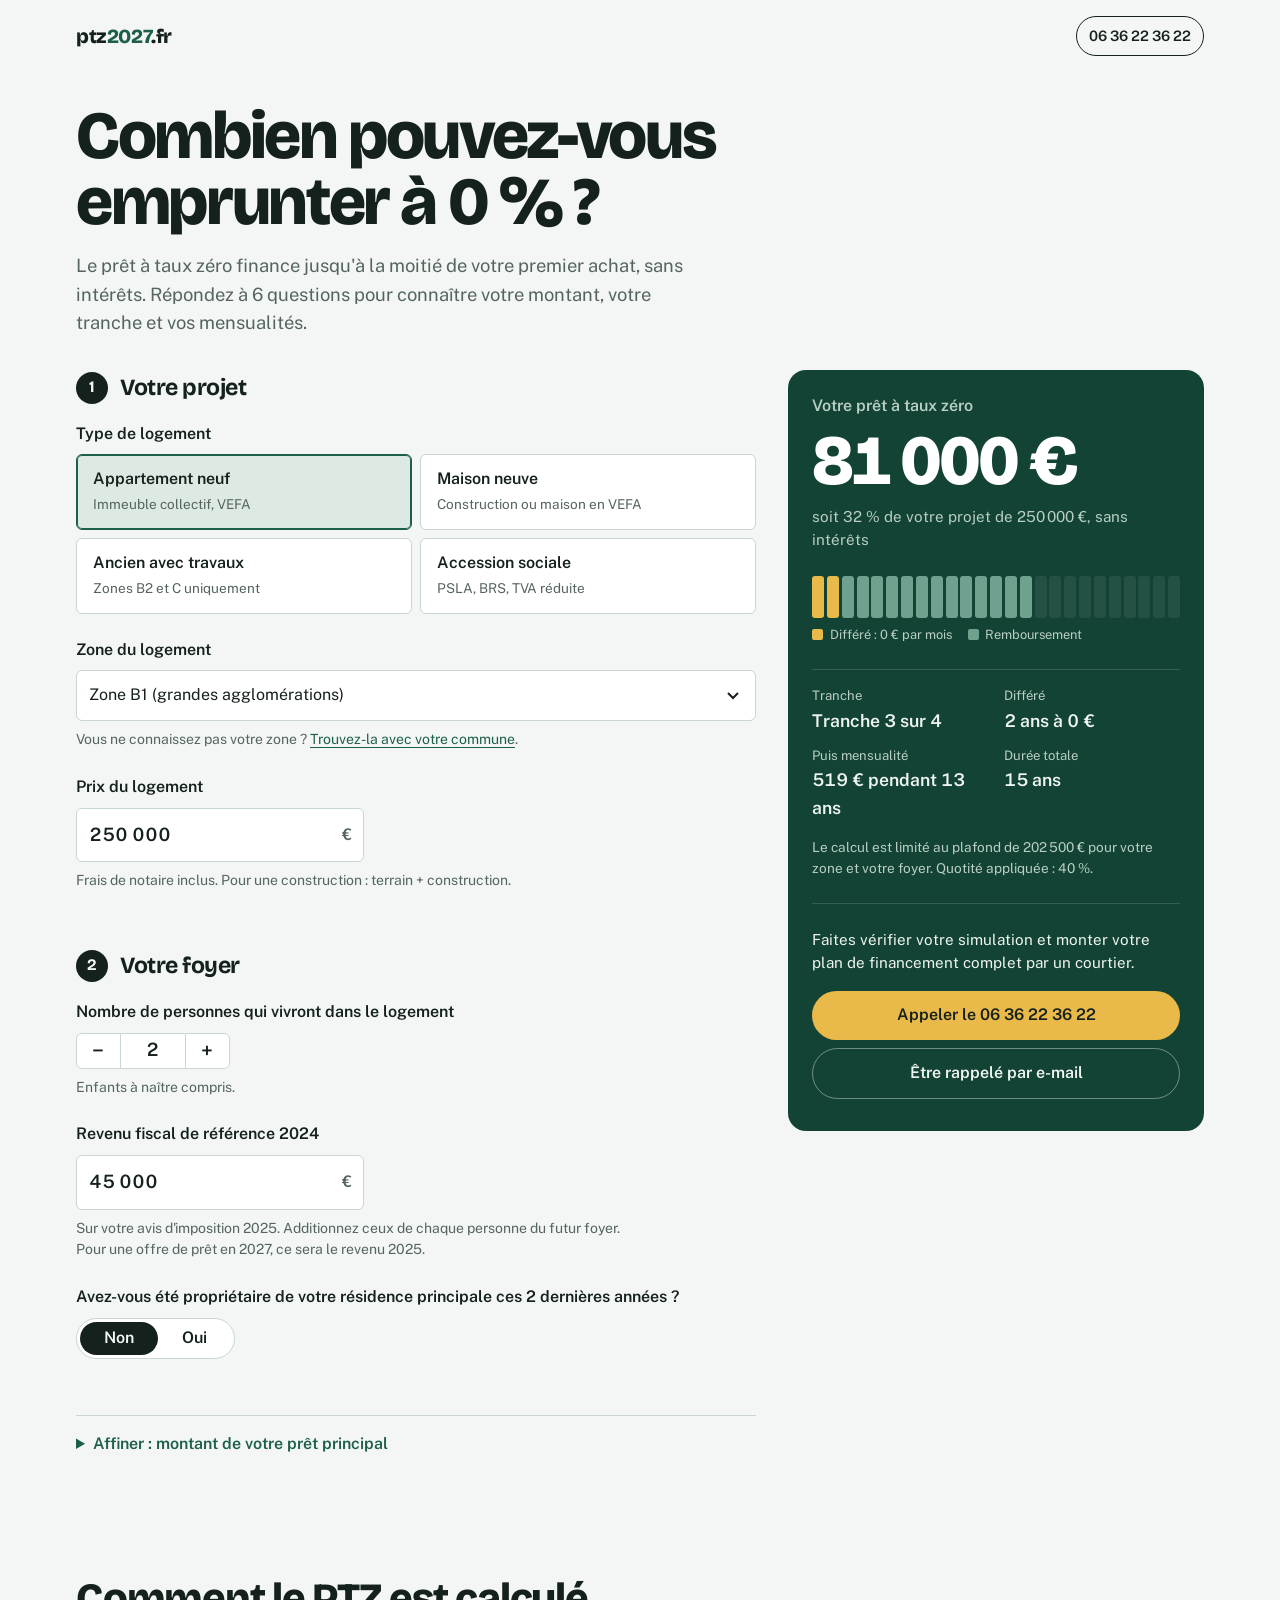
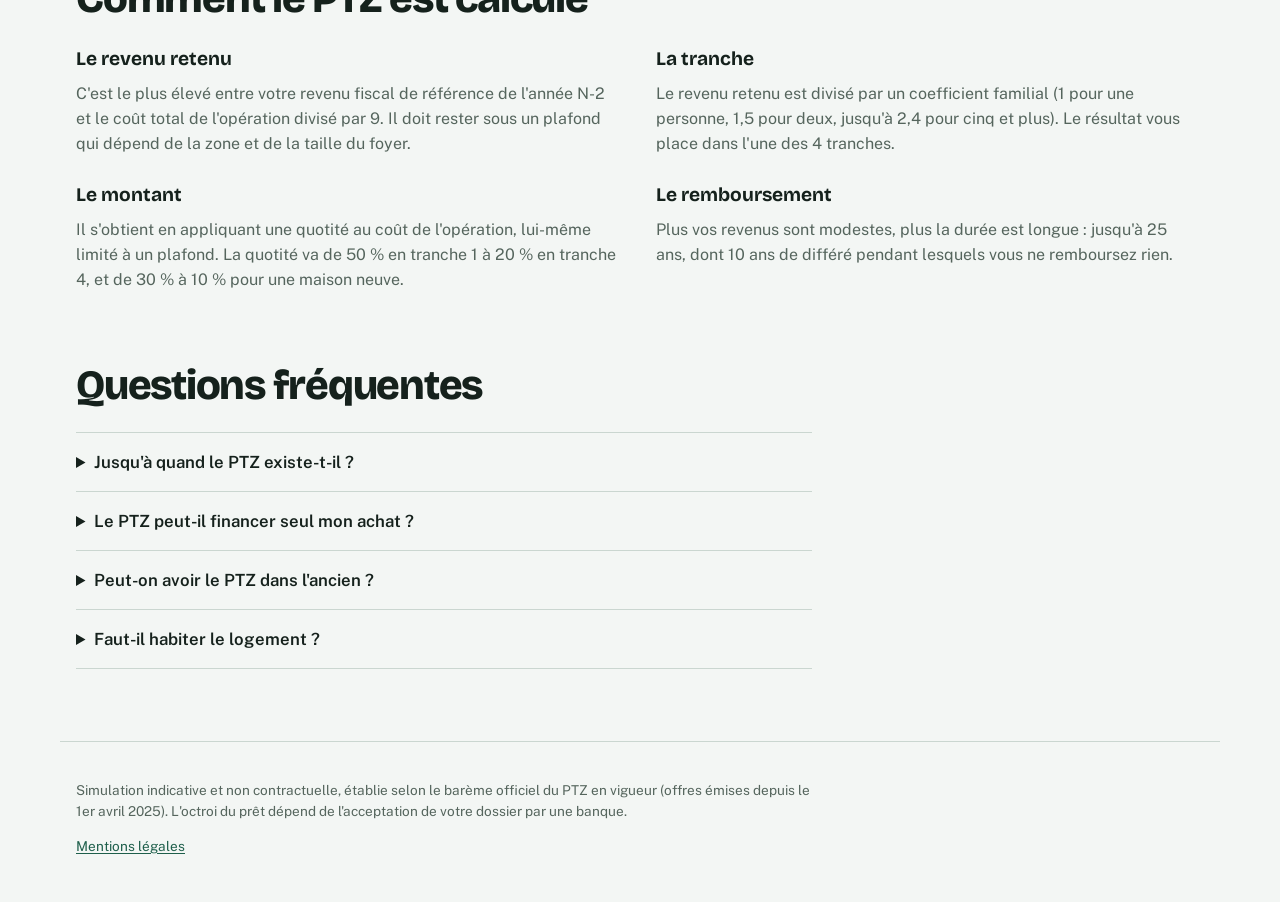
==== index.html @ 35738013 "Simulateur PTZ : première version Barème officiel 2026 (offres depuis avril 2025, dispositif jusqu'a" ====
<!doctype html>
<html lang="fr">
<head>
  <meta charset="utf-8">
  <meta name="viewport" content="width=device-width, initial-scale=1">
  <title>Simulateur PTZ 2027 : calculez votre prêt à taux zéro</title>
  <meta name="description" content="Calculez en 1 minute le montant de votre prêt à taux zéro (PTZ), votre tranche, votre différé et vos mensualités. Barème officiel en vigueur jusqu'au 31 décembre 2027.">
  <link rel="canonical" href="https://ptz2027.fr/">
  <meta property="og:title" content="Simulateur PTZ 2027">
  <meta property="og:description" content="Combien pouvez-vous emprunter à 0 % ? Montant, tranche, différé et mensualités du PTZ.">
  <meta property="og:url" content="https://ptz2027.fr/">
  <meta property="og:type" content="website">
  <link rel="icon" href="data:image/svg+xml,%3Csvg xmlns='http://www.w3.org/2000/svg' viewBox='0 0 32 32'%3E%3Crect width='32' height='32' rx='7' fill='%231E5F4B'/%3E%3Ctext x='16' y='22' font-family='Arial' font-weight='700' font-size='15' text-anchor='middle' fill='%23F3F6F4'%3E0%25%3C/text%3E%3C/svg%3E">
  <link rel="preconnect" href="https://fonts.googleapis.com">
  <link rel="preconnect" href="https://fonts.gstatic.com" crossorigin>
  <link href="https://fonts.googleapis.com/css2?family=Bricolage+Grotesque:opsz,wght@12..96,500;12..96,700;12..96,800&family=Public+Sans:wght@400;500;600&display=swap" rel="stylesheet">
  <link rel="stylesheet" href="styles.css">
  <script type="application/ld+json">
  {
    "@context": "https://schema.org",
    "@type": "FAQPage",
    "mainEntity": [
      {"@type": "Question", "name": "Qui peut bénéficier du PTZ ?", "acceptedAnswer": {"@type": "Answer", "text": "Les personnes qui n'ont pas été propriétaires de leur résidence principale au cours des 2 dernières années, dont les revenus respectent un plafond qui dépend de la zone et de la taille du foyer, et qui achètent leur future résidence principale."}},
      {"@type": "Question", "name": "Jusqu'à quand le PTZ existe-t-il ?", "acceptedAnswer": {"@type": "Answer", "text": "Le PTZ est prorogé jusqu'au 31 décembre 2027 par la loi de finances 2025."}},
      {"@type": "Question", "name": "Quels revenus sont pris en compte ?", "acceptedAnswer": {"@type": "Answer", "text": "Le revenu fiscal de référence de l'année N-2 de toutes les personnes qui vivront dans le logement, ou le coût total de l'opération divisé par 9 si ce montant est plus élevé."}}
    ]
  }
  </script>
</head>
<body>
  <header class="site-header">
    <a class="brand" href="/">ptz<span>2027</span>.fr</a>
    <a class="header-call" href="tel:+33636223622">06 36 22 36 22</a>
  </header>

  <main>
    <section class="intro">
      <h1>Combien pouvez-vous emprunter à 0&nbsp;% ?</h1>
      <p class="lede">Le prêt à taux zéro finance jusqu'à la moitié de votre premier achat, sans intérêts. Répondez à 6 questions pour connaître votre montant, votre tranche et vos mensualités.</p>
    </section>

    <div class="sim">
      <form id="ptz-form" class="sim-form" novalidate>
        <fieldset>
          <legend><span class="step">1</span>Votre projet</legend>

          <div class="field">
            <span class="label" id="op-label">Type de logement</span>
            <div class="choices" role="radiogroup" aria-labelledby="op-label">
              <label class="choice"><input type="radio" name="operation" value="neuf_collectif" checked><span><strong>Appartement neuf</strong><small>Immeuble collectif, VEFA</small></span></label>
              <label class="choice"><input type="radio" name="operation" value="neuf_individuel"><span><strong>Maison neuve</strong><small>Construction ou maison en VEFA</small></span></label>
              <label class="choice"><input type="radio" name="operation" value="ancien_travaux"><span><strong>Ancien avec travaux</strong><small>Zones B2 et C uniquement</small></span></label>
              <label class="choice"><input type="radio" name="operation" value="social"><span><strong>Accession sociale</strong><small>PSLA, BRS, TVA réduite</small></span></label>
            </div>
          </div>

          <div class="field">
            <label for="zone">Zone du logement</label>
            <select id="zone" name="zone">
              <option value="A">Zone A ou A bis (Paris, grandes métropoles)</option>
              <option value="B1" selected>Zone B1 (grandes agglomérations)</option>
              <option value="B2">Zone B2 (villes moyennes)</option>
              <option value="C">Zone C (reste du territoire)</option>
            </select>
            <p class="hint">Vous ne connaissez pas votre zone ? <a href="https://www.service-public.gouv.fr/particuliers/vosdroits/R46110" target="_blank" rel="noopener">Trouvez-la avec votre commune</a>.</p>
          </div>

          <div class="field">
            <label for="prix">Prix du logement</label>
            <div class="money"><input id="prix" name="prix" type="text" inputmode="numeric" autocomplete="off" value="250 000"><span>€</span></div>
            <p class="hint">Frais de notaire inclus. Pour une construction : terrain + construction.</p>
          </div>

          <div class="field" id="field-travaux" hidden>
            <label for="travaux">Montant des travaux</label>
            <div class="money"><input id="travaux" name="travaux" type="text" inputmode="numeric" autocomplete="off" value="60 000"><span>€</span></div>
            <p class="hint">Au moins 25 % du coût total (prix + travaux).</p>
          </div>
        </fieldset>

        <fieldset>
          <legend><span class="step">2</span>Votre foyer</legend>

          <div class="field">
            <label for="personnes">Nombre de personnes qui vivront dans le logement</label>
            <div class="stepper">
              <button type="button" data-step="-1" aria-label="Une personne de moins">−</button>
              <input id="personnes" name="personnes" type="number" min="1" max="12" value="2" inputmode="numeric">
              <button type="button" data-step="1" aria-label="Une personne de plus">+</button>
            </div>
            <p class="hint">Enfants à naître compris.</p>
          </div>

          <div class="field">
            <label for="rfr">Revenu fiscal de référence 2024</label>
            <div class="money"><input id="rfr" name="rfr" type="text" inputmode="numeric" autocomplete="off" value="45 000"><span>€</span></div>
            <p class="hint">Sur votre avis d'imposition 2025. Additionnez ceux de chaque personne du futur foyer. Pour une offre de prêt en 2027, ce sera le revenu 2025.</p>
          </div>

          <div class="field">
            <span class="label" id="prop-label">Avez-vous été propriétaire de votre résidence principale ces 2 dernières années ?</span>
            <div class="toggle" role="radiogroup" aria-labelledby="prop-label">
              <label><input type="radio" name="proprietaire" value="non" checked><span>Non</span></label>
              <label><input type="radio" name="proprietaire" value="oui"><span>Oui</span></label>
            </div>
          </div>
        </fieldset>

        <details class="advanced">
          <summary>Affiner : montant de votre prêt principal</summary>
          <div class="field">
            <label for="autres">Montant des autres prêts immobiliers (plus de 2 ans)</label>
            <div class="money"><input id="autres" name="autres" type="text" inputmode="numeric" autocomplete="off" placeholder="Facultatif"><span>€</span></div>
            <p class="hint">Le PTZ ne peut pas dépasser ce montant (+25 % en tranche 1).</p>
          </div>
        </details>
      </form>

      <aside class="result" aria-live="polite">
        <div id="result-ok">
          <p class="result-label">Votre prêt à taux zéro</p>
          <p class="amount"><span id="r-montant">0</span>&nbsp;€</p>
          <p class="result-sub" id="r-sub"></p>

          <div class="timeline" aria-hidden="true">
            <div class="timeline-bar" id="r-bar"></div>
            <div class="timeline-legend">
              <span class="lg lg-differe">Différé : 0 € par mois</span>
              <span class="lg lg-remb">Remboursement</span>
            </div>
          </div>

          <dl class="facts">
            <div><dt>Tranche</dt><dd id="r-tranche"></dd></div>
            <div><dt>Différé</dt><dd id="r-differe"></dd></div>
            <div><dt>Puis mensualité</dt><dd id="r-mensualite"></dd></div>
            <div><dt>Durée totale</dt><dd id="r-duree"></dd></div>
          </dl>
          <p class="note" id="r-note"></p>
        </div>

        <div id="result-ko" hidden>
          <p class="result-label">Pas de PTZ pour ce projet</p>
          <ul id="r-raisons" class="reasons"></ul>
          <p class="note">Un projet hors PTZ peut rester très finançable. Un courtier peut vous aider à trouver d'autres solutions.</p>
        </div>

        <div class="cta">
          <p>Faites vérifier votre simulation et monter votre plan de financement complet par un courtier.</p>
          <a class="btn" href="tel:+33636223622">Appeler le 06 36 22 36 22</a>
          <a class="btn btn-ghost" id="cta-mail" href="mailto:contact@ptz2027.fr">Être rappelé par e-mail</a>
        </div>
      </aside>
    </div>

    <section class="explain">
      <h2>Comment le PTZ est calculé</h2>
      <div class="explain-grid">
        <div>
          <h3>Le revenu retenu</h3>
          <p>C'est le plus élevé entre votre revenu fiscal de référence de l'année N-2 et le coût total de l'opération divisé par 9. Il doit rester sous un plafond qui dépend de la zone et de la taille du foyer.</p>
        </div>
        <div>
          <h3>La tranche</h3>
          <p>Le revenu retenu est divisé par un coefficient familial (1 pour une personne, 1,5 pour deux, jusqu'à 2,4 pour cinq et plus). Le résultat vous place dans l'une des 4 tranches.</p>
        </div>
        <div>
          <h3>Le montant</h3>
          <p>Il s'obtient en appliquant une quotité au coût de l'opération, lui-même limité à un plafond. La quotité va de 50 % en tranche 1 à 20 % en tranche 4, et de 30 % à 10 % pour une maison neuve.</p>
        </div>
        <div>
          <h3>Le remboursement</h3>
          <p>Plus vos revenus sont modestes, plus la durée est longue : jusqu'à 25 ans, dont 10 ans de différé pendant lesquels vous ne remboursez rien.</p>
        </div>
      </div>
    </section>

    <section class="faq">
      <h2>Questions fréquentes</h2>
      <details>
        <summary>Jusqu'à quand le PTZ existe-t-il ?</summary>
        <p>Le PTZ est prorogé jusqu'au 31 décembre 2027. Un « PTZ parentalité » supplémentaire est en discussion dans le projet de loi de finances 2027 ; il n'est pas voté à ce jour et n'est pas inclus dans ce simulateur.</p>
      </details>
      <details>
        <summary>Le PTZ peut-il financer seul mon achat ?</summary>
        <p>Non. Le PTZ complète obligatoirement un autre prêt immobilier, accordé par une banque qui a signé une convention avec l'État.</p>
      </details>
      <details>
        <summary>Peut-on avoir le PTZ dans l'ancien ?</summary>
        <p>Oui, en zone B2 ou C, si les travaux représentent au moins 25 % du coût total de l'opération.</p>
      </details>
      <details>
        <summary>Faut-il habiter le logement ?</summary>
        <p>Oui. Il doit devenir votre résidence principale, occupée au moins 8 mois par an, dans l'année qui suit l'achat ou la fin des travaux.</p>
      </details>
    </section>
  </main>

  <footer class="site-footer">
    <p>Simulation indicative et non contractuelle, établie selon le barème officiel du PTZ en vigueur (offres émises depuis le 1er avril 2025). L'octroi du prêt dépend de l'acceptation de votre dossier par une banque.</p>
    <p><a href="mentions-legales.html">Mentions légales</a></p>
  </footer>

  <script src="rules.js"></script>
  <script src="calcul.js"></script>
  <script src="app.js"></script>
</body>
</html>
---- styles.css ----
:root {
  --paper: #F3F6F4;
  --surface: #FFFFFF;
  --ink: #15211C;
  --muted: #55655D;
  --line: #CAD6D0;
  --green: #1E5F4B;
  --green-deep: #134335;
  --green-soft: #DDE9E3;
  --amber: #E9B949;
  --amber-soft: #F7E7B8;
  --danger: #A33A2A;

  --display: "Bricolage Grotesque", "Arial Narrow", sans-serif;
  --text: "Public Sans", system-ui, sans-serif;

  --s1: 0.25rem; --s2: 0.5rem; --s3: 0.75rem; --s4: 1rem;
  --s5: 1.5rem; --s6: 2rem; --s7: 3rem; --s8: 4.5rem;
  --radius-s: 6px;
  --radius-l: 18px;
}

* { box-sizing: border-box; }

html { -webkit-text-size-adjust: 100%; }

body {
  margin: 0;
  background: var(--paper);
  color: var(--ink);
  font-family: var(--text);
  font-size: 1rem;
  line-height: 1.55;
}

a { color: var(--green); text-underline-offset: 0.18em; }
a:hover { color: var(--green-deep); }

:focus-visible { outline: 3px solid var(--amber); outline-offset: 2px; }

/* En-tête */
.site-header {
  display: flex;
  justify-content: space-between;
  align-items: center;
  max-width: 1160px;
  margin: 0 auto;
  padding: var(--s4) var(--s4);
}
.brand {
  font-family: var(--display);
  font-weight: 800;
  font-size: 1.25rem;
  letter-spacing: -0.02em;
  color: var(--ink);
  text-decoration: none;
}
.brand span { color: var(--green); }
.header-call {
  font-weight: 600;
  text-decoration: none;
  color: var(--ink);
  padding: var(--s2) var(--s3);
  border: 1.5px solid var(--ink);
  border-radius: 999px;
  font-size: 0.9rem;
}
.header-call:hover { background: var(--ink); color: var(--paper); }

main { max-width: 1160px; margin: 0 auto; padding: 0 var(--s4); }

/* Intro */
.intro { padding: var(--s6) 0 var(--s6); max-width: 46rem; }
.intro h1 {
  font-family: var(--display);
  font-weight: 800;
  font-size: clamp(2.3rem, 6vw, 4.2rem);
  line-height: 0.98;
  letter-spacing: -0.035em;
  margin: 0 0 var(--s4);
}
.lede { font-size: 1.15rem; color: var(--muted); margin: 0; max-width: 38rem; }

/* Simulateur */
.sim {
  display: grid;
  grid-template-columns: minmax(0, 1fr) minmax(0, 26rem);
  gap: var(--s6);
  align-items: start;
}

.sim-form fieldset {
  border: 0;
  margin: 0 0 var(--s6);
  padding: 0;
}
.sim-form legend {
  font-family: var(--display);
  font-weight: 700;
  font-size: 1.45rem;
  letter-spacing: -0.02em;
  display: flex;
  align-items: center;
  gap: var(--s3);
  margin-bottom: var(--s4);
  padding: 0;
}
.step {
  display: inline-grid;
  place-items: center;
  width: 2rem; height: 2rem;
  border-radius: 50%;
  background: var(--ink);
  color: var(--paper);
  font-size: 1rem;
}

.field { margin-bottom: var(--s5); }
.field > label, .field > .label {
  display: block;
  font-weight: 600;
  margin-bottom: var(--s2);
}
.hint { margin: var(--s2) 0 0; font-size: 0.875rem; color: var(--muted); max-width: 36rem; }

select, .money input, .stepper input {
  font: inherit;
  color: var(--ink);
  background: var(--surface);
  border: 1.5px solid var(--line);
  border-radius: var(--radius-s);
}
select {
  width: 100%;
  padding: var(--s3) 2.5rem var(--s3) var(--s3);
  appearance: none;
  background-image: url("data:image/svg+xml,%3Csvg xmlns='http://www.w3.org/2000/svg' width='12' height='8' viewBox='0 0 12 8'%3E%3Cpath d='M1 1l5 5 5-5' fill='none' stroke='%2315211C' stroke-width='2'/%3E%3C/svg%3E");
  background-repeat: no-repeat;
  background-position: right 1rem center;
}
select:hover, .money input:hover, .stepper input:hover { border-color: var(--muted); }

.money { position: relative; max-width: 18rem; }
.money input {
  width: 100%;
  padding: var(--s3) 2.4rem var(--s3) var(--s3);
  font-size: 1.15rem;
  font-weight: 600;
  font-variant-numeric: tabular-nums;
}
.money span {
  position: absolute; right: var(--s3); top: 50%;
  transform: translateY(-50%);
  color: var(--muted); font-weight: 600;
}

/* Choix du type de logement */
.choices {
  display: grid;
  grid-template-columns: repeat(2, minmax(0, 1fr));
  gap: var(--s2);
}
.choice { cursor: pointer; }
.choice input, .toggle input { position: absolute; opacity: 0; pointer-events: none; }
.choice span {
  display: block;
  height: 100%;
  padding: var(--s3) var(--s4);
  background: var(--surface);
  border: 1.5px solid var(--line);
  border-radius: var(--radius-s);
}
.choice strong { display: block; font-weight: 600; }
.choice small { color: var(--muted); font-size: 0.85rem; }
.choice:hover span { border-color: var(--muted); }
.choice input:checked + span {
  border-color: var(--green);
  background: var(--green-soft);
  box-shadow: inset 0 0 0 1px var(--green);
}
.choice input:focus-visible + span, .toggle input:focus-visible + span {
  outline: 3px solid var(--amber); outline-offset: 2px;
}

.toggle { display: inline-flex; border: 1.5px solid var(--line); border-radius: 999px; padding: 3px; background: var(--surface); }
.toggle label { cursor: pointer; }
.toggle span { display: block; padding: var(--s1) var(--s5); border-radius: 999px; font-weight: 600; }
.toggle input:checked + span { background: var(--ink); color: var(--paper); }

.stepper { display: inline-flex; align-items: stretch; }
.stepper button {
  font: inherit; font-size: 1.3rem; font-weight: 600;
  width: 2.8rem;
  background: var(--surface);
  border: 1.5px solid var(--line);
  color: var(--ink);
  cursor: pointer;
}
.stepper button:first-child { border-radius: var(--radius-s) 0 0 var(--radius-s); }
.stepper button:last-child { border-radius: 0 var(--radius-s) var(--radius-s) 0; }
.stepper button:hover { background: var(--green-soft); }
.stepper input {
  width: 4rem; text-align: center;
  border-radius: 0; border-left: 0; border-right: 0;
  font-size: 1.15rem; font-weight: 600;
  -moz-appearance: textfield;
}
.stepper input::-webkit-outer-spin-button,
.stepper input::-webkit-inner-spin-button { -webkit-appearance: none; margin: 0; }

.advanced { border-top: 1.5px solid var(--line); padding-top: var(--s4); margin-bottom: var(--s6); }
.advanced summary { cursor: pointer; font-weight: 600; color: var(--green); margin-bottom: var(--s4); }

/* Résultat */
.result {
  position: sticky;
  top: var(--s4);
  background: var(--green-deep);
  color: #EEF4F1;
  border-radius: var(--radius-l);
  padding: var(--s5);
}
.result-label { margin: 0; font-weight: 600; color: #B9CEC5; }
.amount {
  font-family: var(--display);
  font-weight: 800;
  font-size: clamp(3rem, 8vw, 4.4rem);
  line-height: 1;
  letter-spacing: -0.04em;
  margin: var(--s2) 0 var(--s2);
  font-variant-numeric: tabular-nums;
  color: #FFFFFF;
}
.result-sub { margin: 0 0 var(--s5); color: #B9CEC5; font-size: 0.95rem; }

/* Frise de remboursement : une case par année */
.timeline { margin-bottom: var(--s5); }
.timeline-bar {
  display: grid;
  grid-auto-flow: column;
  grid-auto-columns: 1fr;
  gap: 3px;
  height: 2.6rem;
}
.timeline-bar i {
  display: block;
  border-radius: 3px;
  background: #6FA28E;
  transform-origin: bottom;
}
.timeline-bar i.d { background: var(--amber); }
.timeline-bar i.off { background: rgba(255,255,255,0.08); }
.timeline-bar.animate i { animation: grow 420ms cubic-bezier(.2,.8,.2,1) both; }
@keyframes grow { from { transform: scaleY(0.15); opacity: 0.4; } to { transform: none; opacity: 1; } }
.timeline-legend { display: flex; gap: var(--s4); margin-top: var(--s2); font-size: 0.8rem; color: #B9CEC5; flex-wrap: wrap; }
.lg::before { content: ""; display: inline-block; width: 0.7rem; height: 0.7rem; border-radius: 2px; margin-right: 0.4rem; vertical-align: -0.05rem; }
.lg-differe::before { background: var(--amber); }
.lg-remb::before { background: #6FA28E; }

.facts {
  display: grid;
  grid-template-columns: 1fr 1fr;
  gap: var(--s3) var(--s4);
  margin: 0 0 var(--s4);
  padding-top: var(--s4);
  border-top: 1px solid rgba(255,255,255,0.15);
}
.facts dt { font-size: 0.82rem; color: #B9CEC5; }
.facts dd { margin: 0; font-weight: 600; font-size: 1.1rem; font-variant-numeric: tabular-nums; }
.note { font-size: 0.85rem; color: #B9CEC5; margin: 0; }
.note:empty { display: none; }

.reasons { margin: var(--s3) 0 var(--s4); padding-left: 1.1rem; }
.reasons li { margin-bottom: var(--s2); }

.cta {
  margin-top: var(--s5);
  padding-top: var(--s5);
  border-top: 1px solid rgba(255,255,255,0.15);
}
.cta p { margin: 0 0 var(--s4); font-size: 0.95rem; }
.btn {
  display: block;
  text-align: center;
  font-weight: 600;
  text-decoration: none;
  padding: var(--s3) var(--s4);
  border-radius: 999px;
  background: var(--amber);
  color: var(--ink);
  margin-bottom: var(--s2);
}
.btn:hover { background: #F2CB66; color: var(--ink); }
.btn-ghost { background: transparent; color: #EEF4F1; border: 1.5px solid rgba(255,255,255,0.4); }
.btn-ghost:hover { background: rgba(255,255,255,0.08); color: #FFFFFF; }

/* Explications */
.explain, .faq { padding: var(--s8) 0 0; }
.explain h2, .faq h2 {
  font-family: var(--display);
  font-weight: 800;
  font-size: clamp(1.8rem, 4vw, 2.6rem);
  letter-spacing: -0.03em;
  line-height: 1.05;
  margin: 0 0 var(--s5);
}
.explain-grid {
  display: grid;
  grid-template-columns: repeat(2, minmax(0, 1fr));
  gap: var(--s5) var(--s6);
}
.explain h3 { font-family: var(--display); font-weight: 700; font-size: 1.2rem; margin: 0 0 var(--s2); }
.explain p { margin: 0; color: var(--muted); max-width: 34rem; }

.faq { max-width: 46rem; }
.faq details { border-top: 1.5px solid var(--line); padding: var(--s4) 0; }
.faq details:last-of-type { border-bottom: 1.5px solid var(--line); }
.faq summary { cursor: pointer; font-weight: 600; font-size: 1.05rem; }
.faq details p { margin: var(--s3) 0 0; color: var(--muted); }

.site-footer {
  max-width: 1160px;
  margin: var(--s8) auto 0;
  padding: var(--s5) var(--s4) var(--s6);
  font-size: 0.85rem;
  color: var(--muted);
  border-top: 1.5px solid var(--line);
}
.site-footer p { max-width: 46rem; }

/* Mobile */
@media (max-width: 860px) {
  .sim { grid-template-columns: 1fr; }
  .result { position: static; }
  .explain-grid { grid-template-columns: 1fr; }
}
@media (max-width: 520px) {
  .choices { grid-template-columns: 1fr; }
  .intro { padding-top: var(--s4); }
}

@media (prefers-reduced-motion: reduce) {
  .timeline-bar.animate i { animation: none; }
}

/* Page mentions légales */
.legal { max-width: 46rem; padding: var(--s6) 0; }
.legal h1 { font-family: var(--display); font-weight: 800; font-size: 2.4rem; letter-spacing: -0.03em; }
.legal h2 { font-family: var(--display); font-weight: 700; font-size: 1.3rem; margin-top: var(--s6); }
.todo { background: var(--amber-soft); padding: 0 0.3em; border-radius: 3px; }
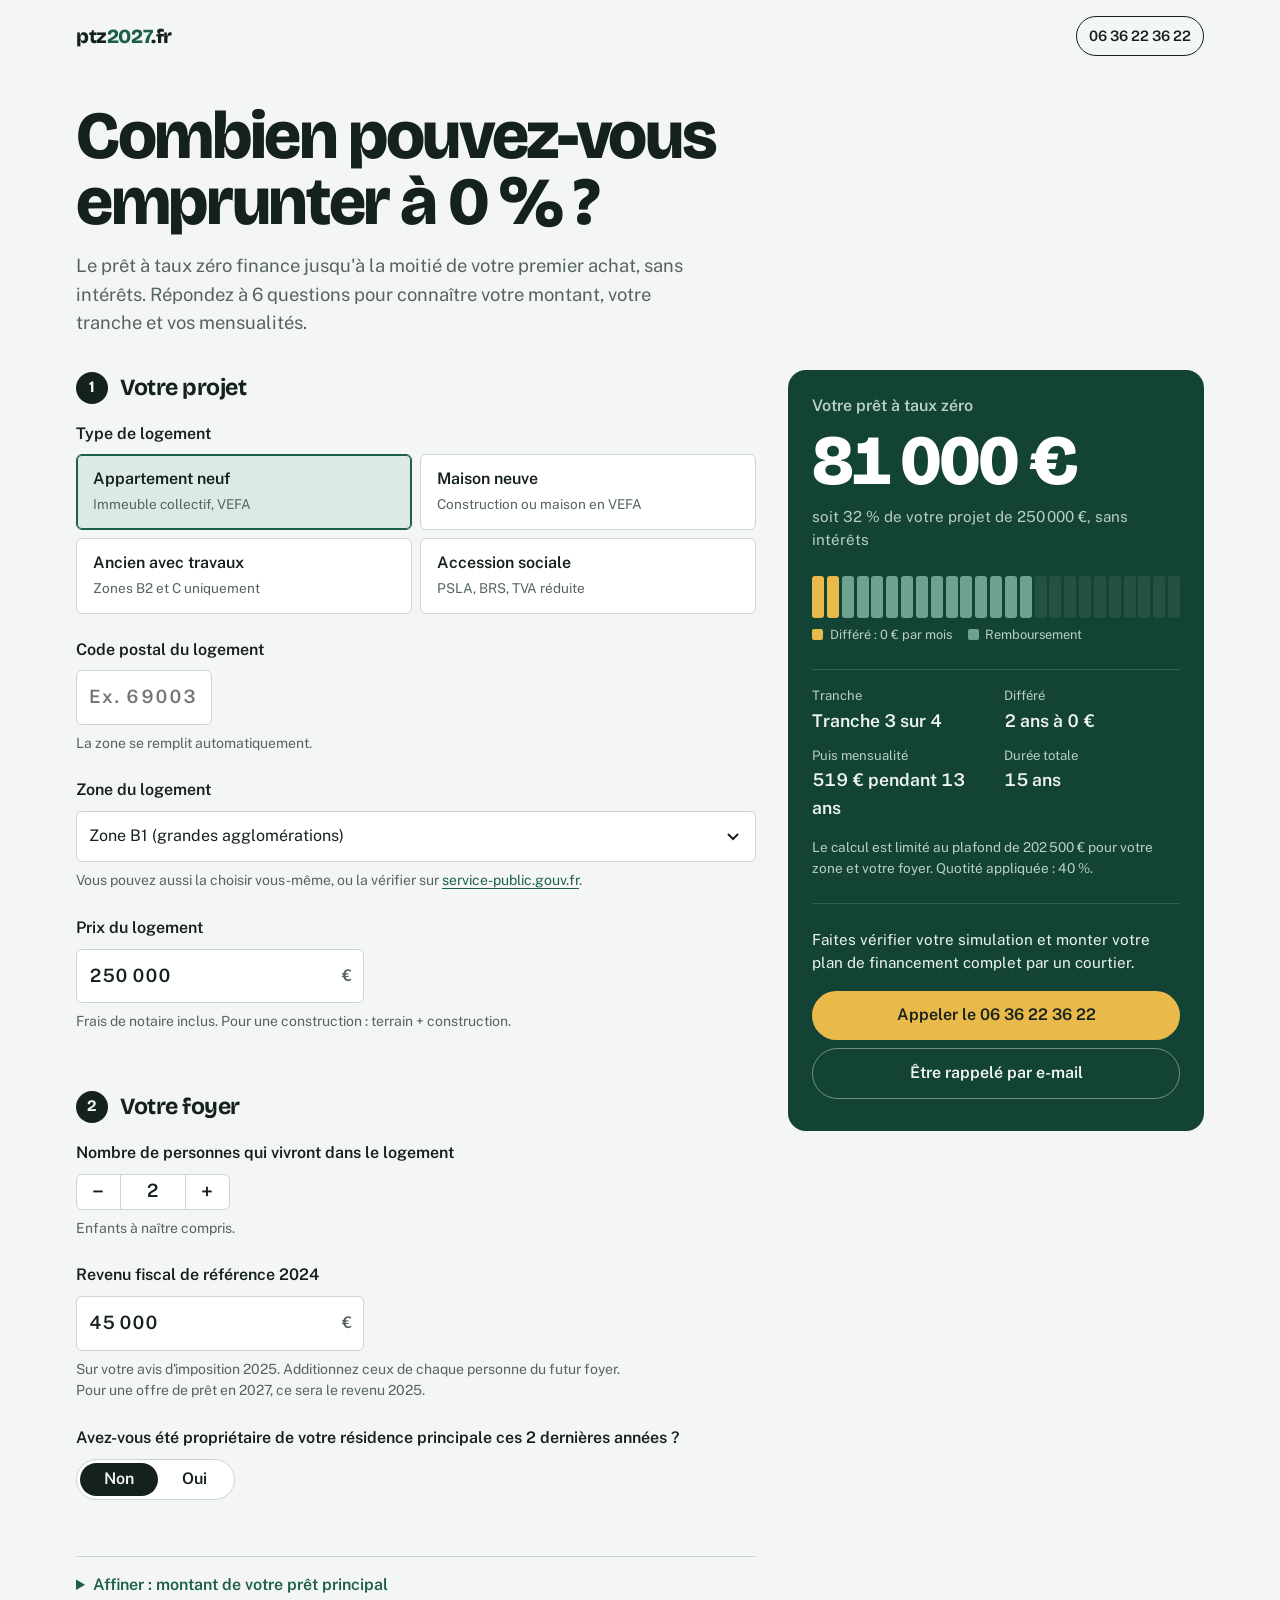
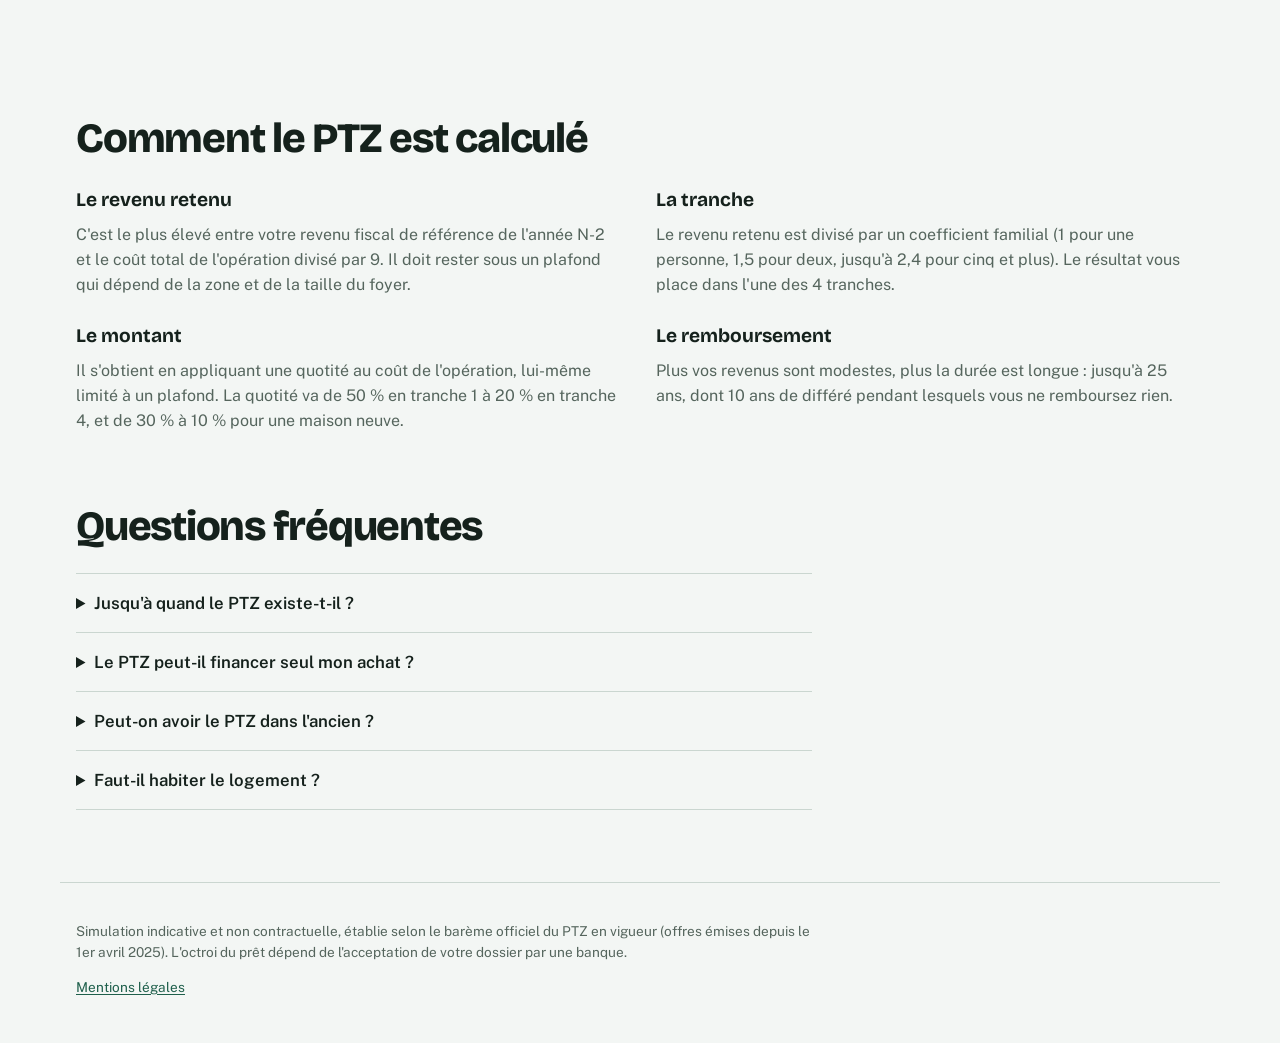
==== commit 95ce486c: "Zone automatique à partir du code postal Communes via geo.api.gouv.fr, zonage ABC officiel via data." ====
--- a/index.html
+++ b/index.html
@@ -55,6 +55,15 @@
           </div>
 
           <div class="field">
+            <label for="cp">Code postal du logement</label>
+            <div class="cp-row">
+              <input id="cp" type="text" inputmode="numeric" maxlength="5" autocomplete="postal-code" placeholder="Ex. 69003" aria-describedby="cp-status">
+              <select id="cp-commune" aria-label="Commune" hidden></select>
+            </div>
+            <p class="hint cp-status" id="cp-status" aria-live="polite">La zone se remplit automatiquement.</p>
+          </div>
+
+          <div class="field">
             <label for="zone">Zone du logement</label>
             <select id="zone" name="zone">
               <option value="A">Zone A ou A bis (Paris, grandes métropoles)</option>
@@ -62,7 +71,7 @@
               <option value="B2">Zone B2 (villes moyennes)</option>
               <option value="C">Zone C (reste du territoire)</option>
             </select>
-            <p class="hint">Vous ne connaissez pas votre zone ? <a href="https://www.service-public.gouv.fr/particuliers/vosdroits/R46110" target="_blank" rel="noopener">Trouvez-la avec votre commune</a>.</p>
+            <p class="hint">Vous pouvez aussi la choisir vous-même, ou la vérifier sur <a href="https://www.service-public.gouv.fr/particuliers/vosdroits/R46110" target="_blank" rel="noopener">service-public.gouv.fr</a>.</p>
           </div>
 
           <div class="field">
@@ -204,5 +213,6 @@
   <script src="rules.js"></script>
   <script src="calcul.js"></script>
   <script src="app.js"></script>
+  <script src="zone.js"></script>
 </body>
 </html>
--- a/styles.css
+++ b/styles.css
@@ -154,6 +154,18 @@
   color: var(--muted); font-weight: 600;
 }
 
+.cp-row { display: flex; gap: var(--s2); flex-wrap: wrap; }
+.cp-row input, .cp-row select {
+  font: inherit; color: var(--ink); background: var(--surface);
+  border: 1.5px solid var(--line); border-radius: var(--radius-s);
+  padding: var(--s3);
+}
+.cp-row input { width: 8.5rem; font-size: 1.15rem; font-weight: 600; letter-spacing: 0.06em; font-variant-numeric: tabular-nums; }
+.cp-row select { flex: 1; min-width: 12rem; width: auto; }
+.cp-status[data-kind="ok"] { color: var(--green); font-weight: 600; }
+.cp-status[data-kind="ok"]::before { content: "✓ "; }
+.cp-status[data-kind="warn"] { color: var(--danger); }
+
 /* Choix du type de logement */
 .choices {
   display: grid;
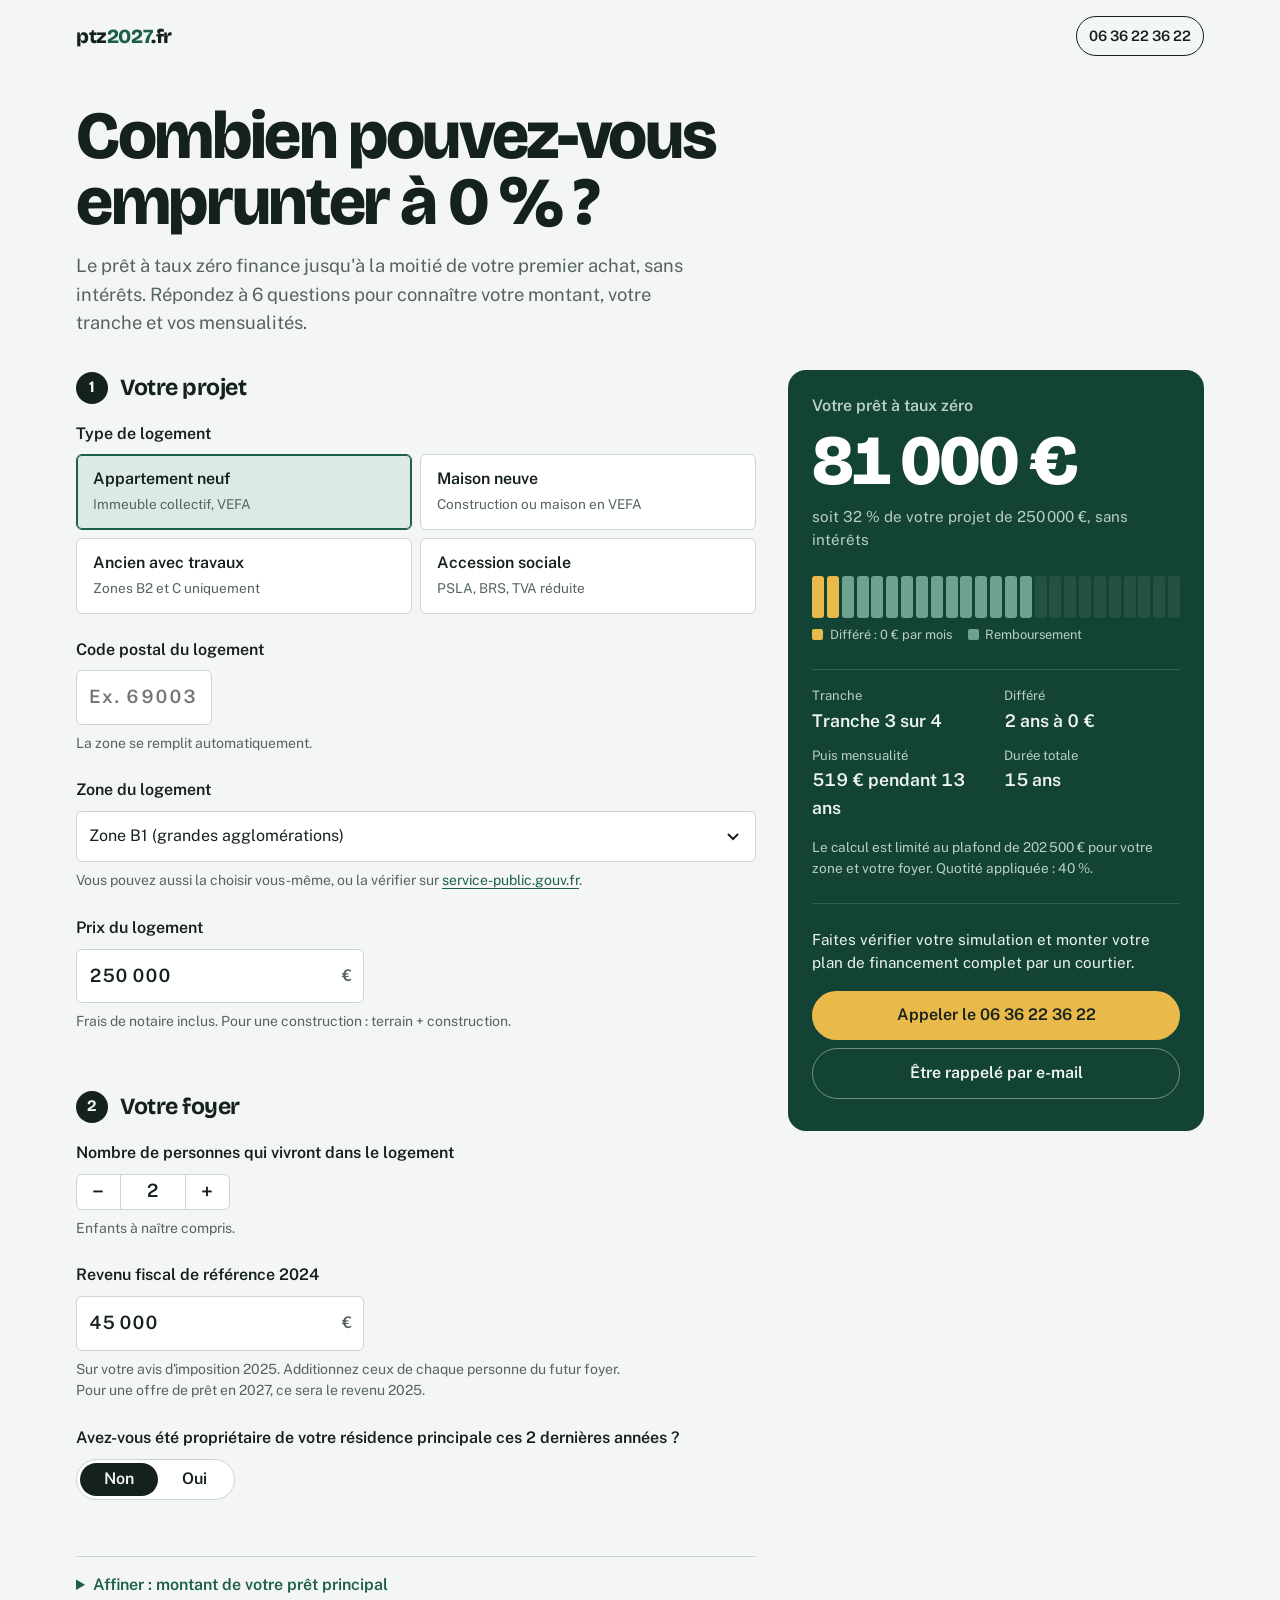
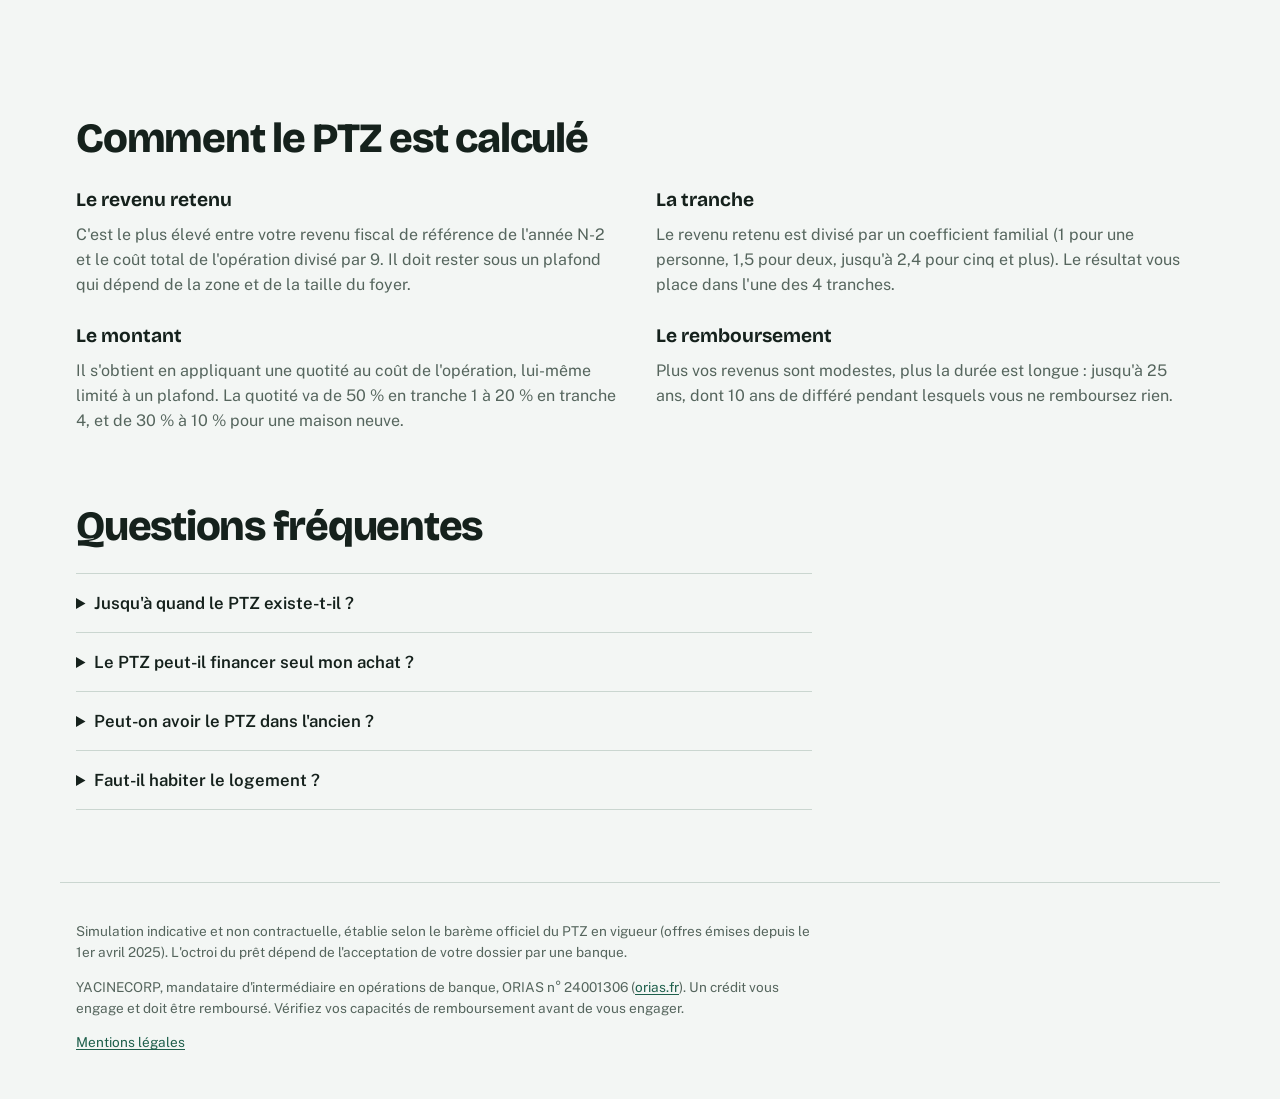
==== commit 39fa0f75: "Mentions légales complètes (YACINECORP, ORIAS 24001306, mandant FINSPOT) Co-Authored-By: Claude Opus" ====
--- a/index.html
+++ b/index.html
@@ -207,6 +207,7 @@
 
   <footer class="site-footer">
     <p>Simulation indicative et non contractuelle, établie selon le barème officiel du PTZ en vigueur (offres émises depuis le 1er avril 2025). L'octroi du prêt dépend de l'acceptation de votre dossier par une banque.</p>
+    <p>YACINECORP, mandataire d'intermédiaire en opérations de banque, ORIAS n° 24001306 (<a href="https://www.orias.fr" target="_blank" rel="noopener">orias.fr</a>). Un crédit vous engage et doit être remboursé. Vérifiez vos capacités de remboursement avant de vous engager.</p>
     <p><a href="mentions-legales.html">Mentions légales</a></p>
   </footer>
 
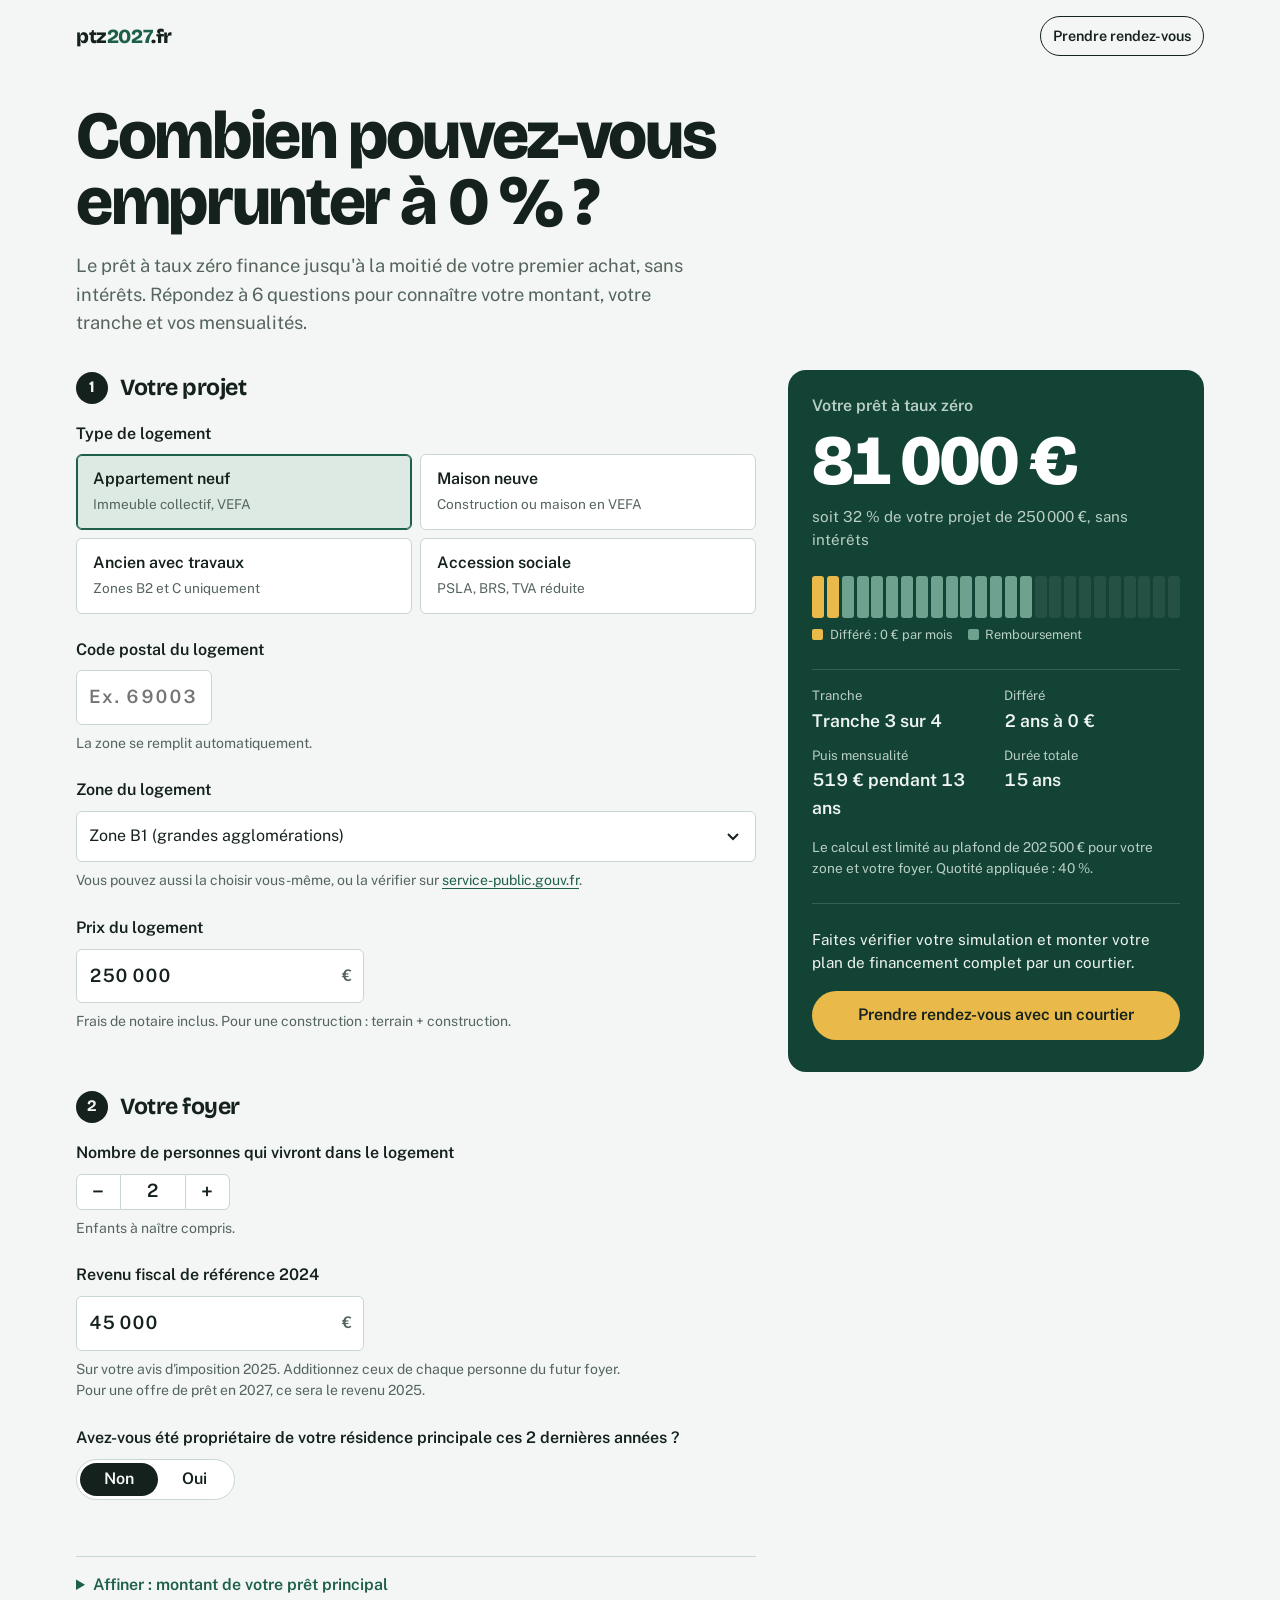
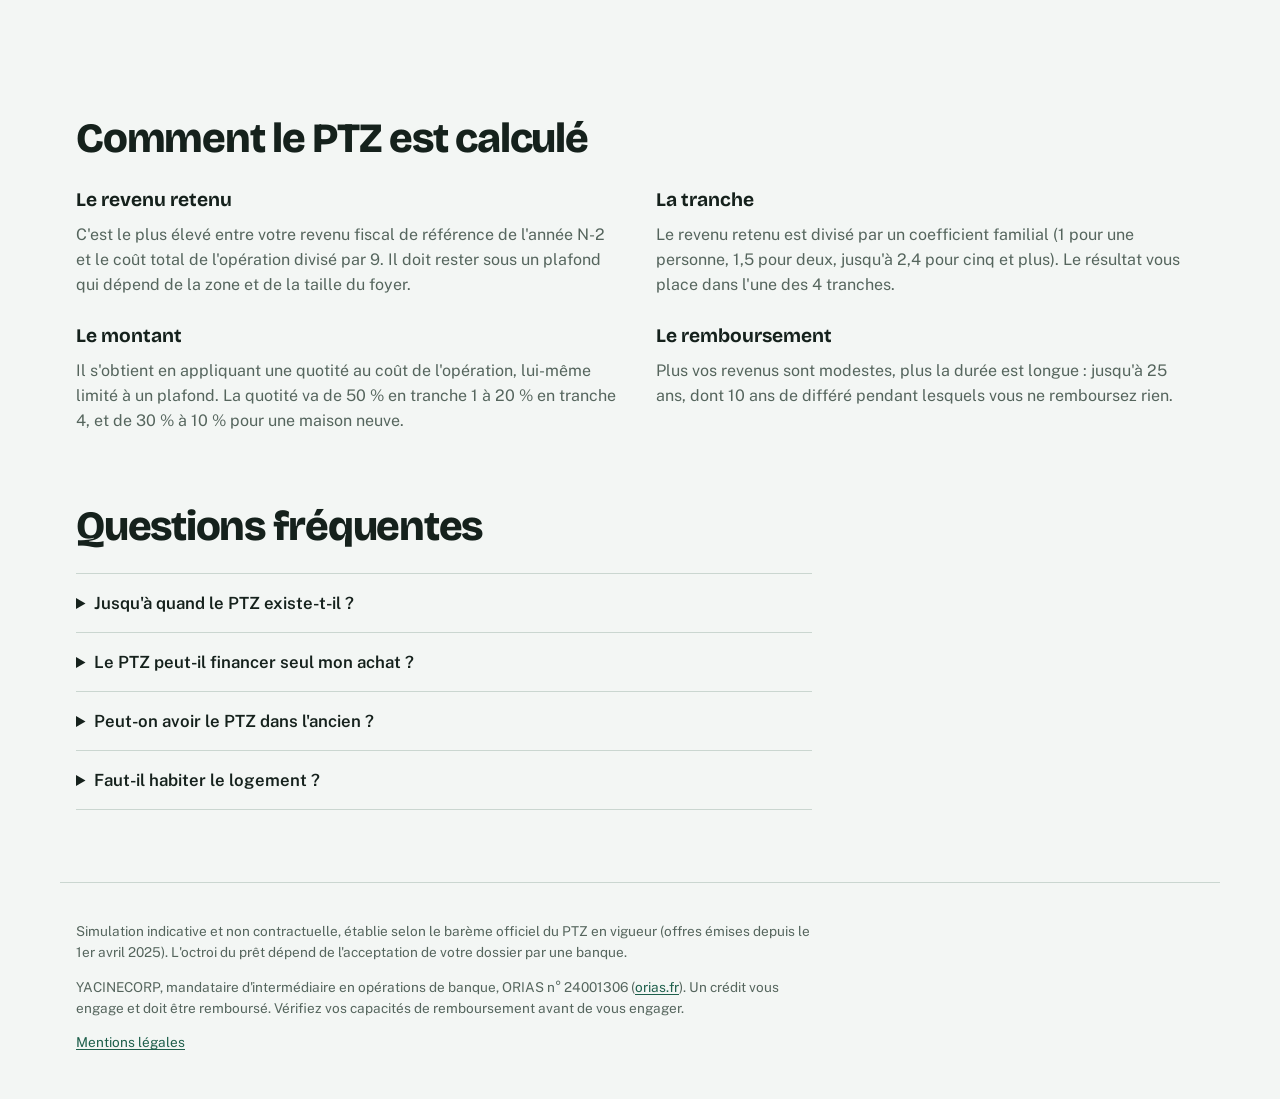
==== commit f996ea18: "Boutons de contact remplacés par la prise de rendez-vous Calendly Co-Authored-By: Claude Opus 5.5 <n" ====
--- a/index.html
+++ b/index.html
@@ -30,7 +30,7 @@
 <body>
   <header class="site-header">
     <a class="brand" href="/">ptz<span>2027</span>.fr</a>
-    <a class="header-call" href="tel:+33636223622">06 36 22 36 22</a>
+    <a class="header-call" href="https://calendly.com/monpotecourtier/rdv-courtier-credit-reco-denise-clone" target="_blank" rel="noopener" data-calendly>Prendre rendez-vous</a>
   </header>
 
   <main>
@@ -156,8 +156,7 @@
 
         <div class="cta">
           <p>Faites vérifier votre simulation et monter votre plan de financement complet par un courtier.</p>
-          <a class="btn" href="tel:+33636223622">Appeler le 06 36 22 36 22</a>
-          <a class="btn btn-ghost" id="cta-mail" href="mailto:contact@ptz2027.fr">Être rappelé par e-mail</a>
+          <a class="btn" href="https://calendly.com/monpotecourtier/rdv-courtier-credit-reco-denise-clone" target="_blank" rel="noopener" data-calendly>Prendre rendez-vous avec un courtier</a>
         </div>
       </aside>
     </div>
@@ -215,5 +214,6 @@
   <script src="calcul.js"></script>
   <script src="app.js"></script>
   <script src="zone.js"></script>
+  <script src="rdv.js"></script>
 </body>
 </html>
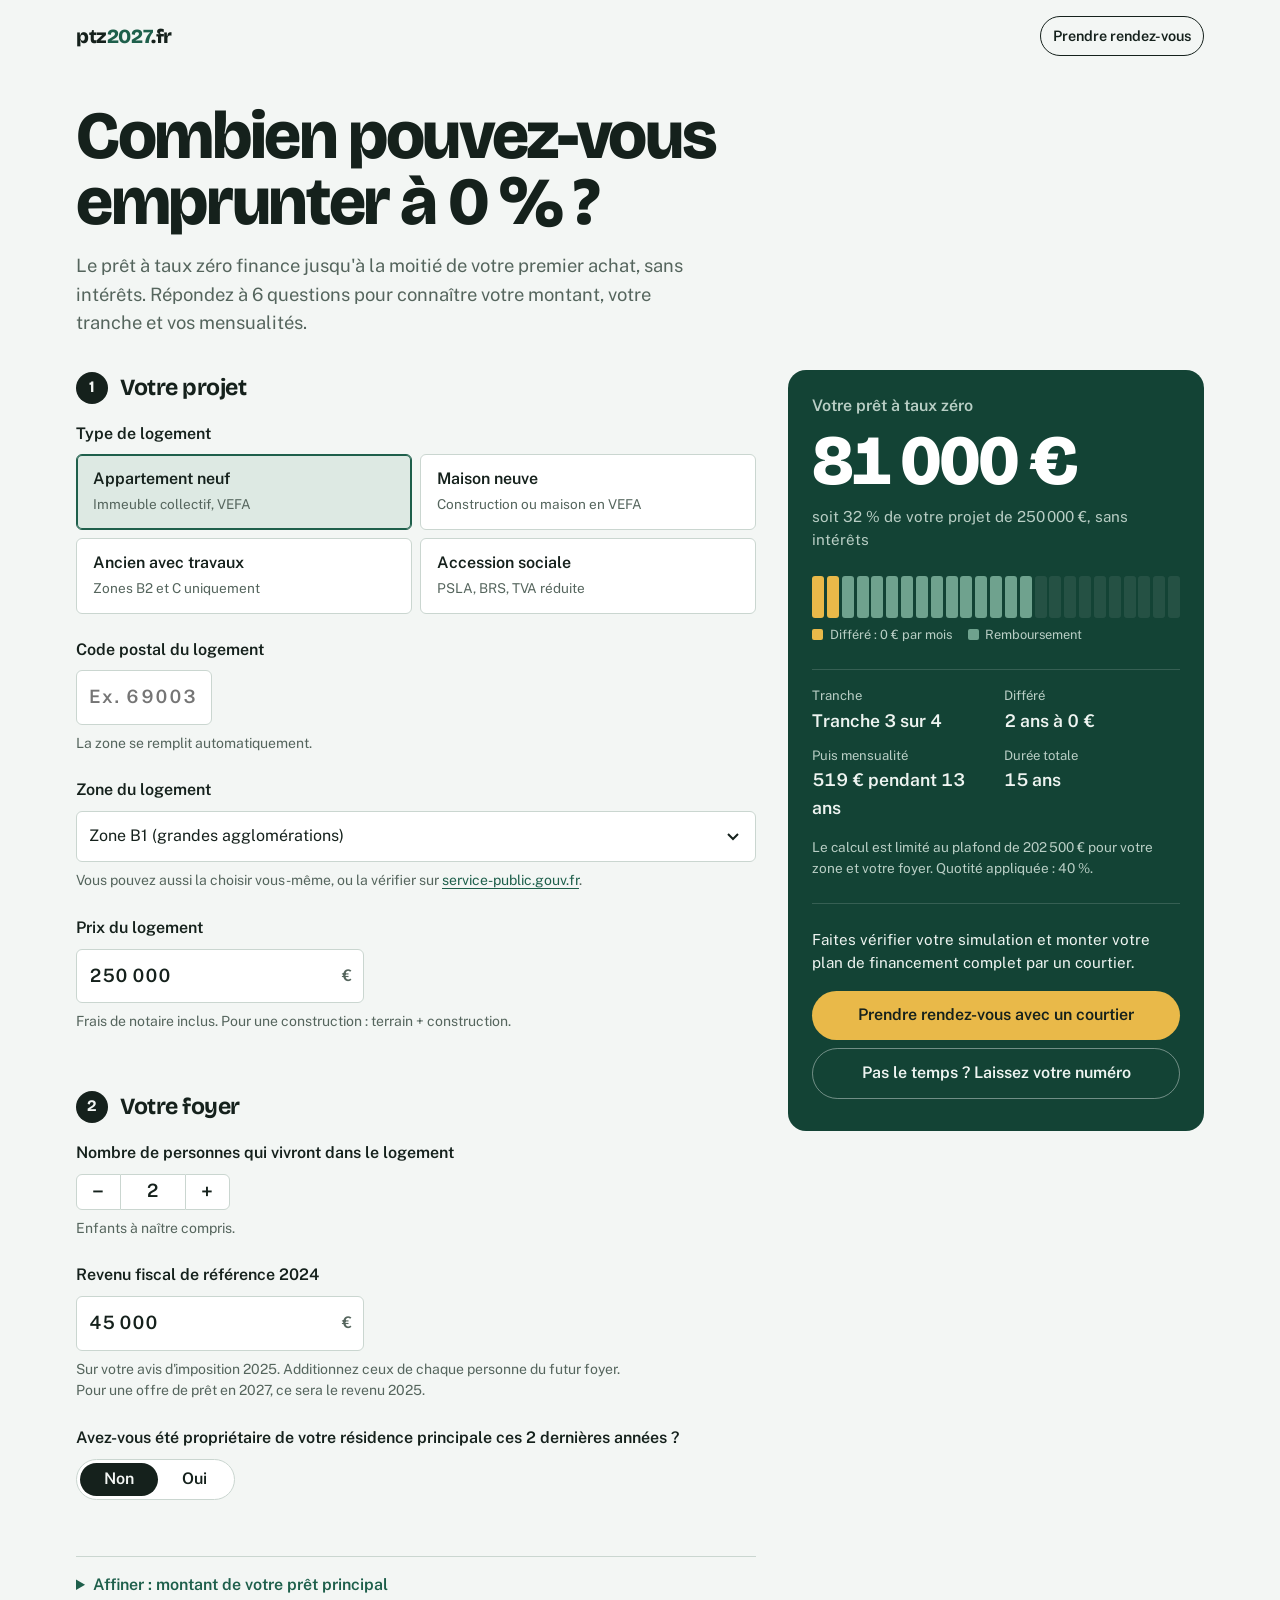
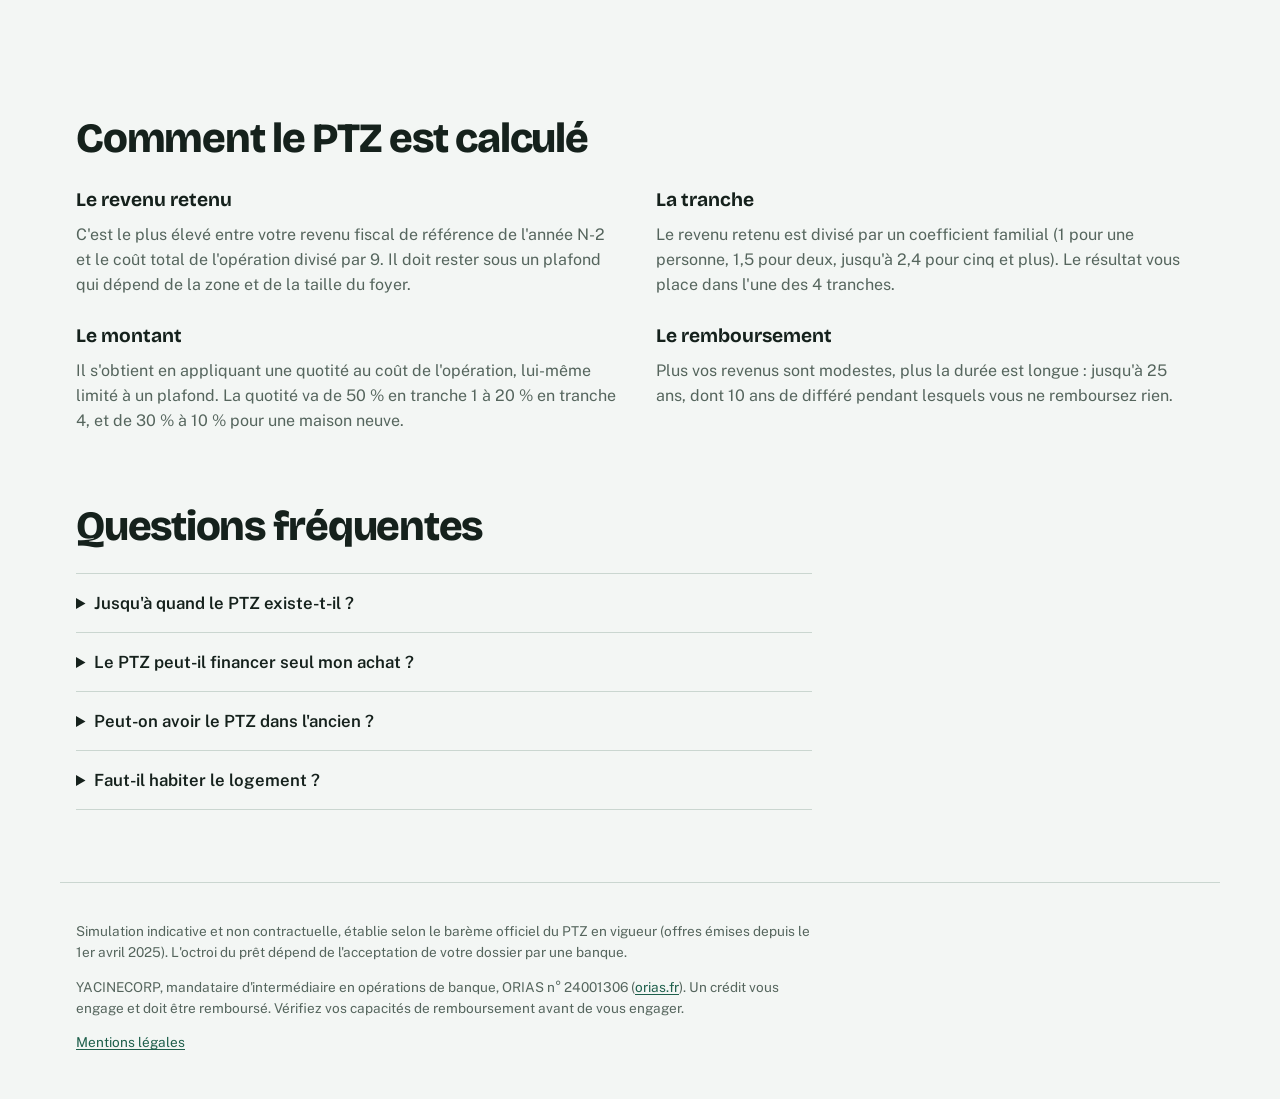
==== commit bef45961: "Demande de rappel par téléphone (formulaire Tally avec la simulation) et politique de données Co-Aut" ====
--- a/index.html
+++ b/index.html
@@ -157,6 +157,7 @@
         <div class="cta">
           <p>Faites vérifier votre simulation et monter votre plan de financement complet par un courtier.</p>
           <a class="btn" href="https://calendly.com/monpotecourtier/rdv-courtier-credit-reco-denise-clone" target="_blank" rel="noopener" data-calendly>Prendre rendez-vous avec un courtier</a>
+          <a class="btn btn-ghost" href="https://tally.so/r/OQ1OL8" target="_blank" rel="noopener" data-rappel>Pas le temps ? Laissez votre numéro</a>
         </div>
       </aside>
     </div>
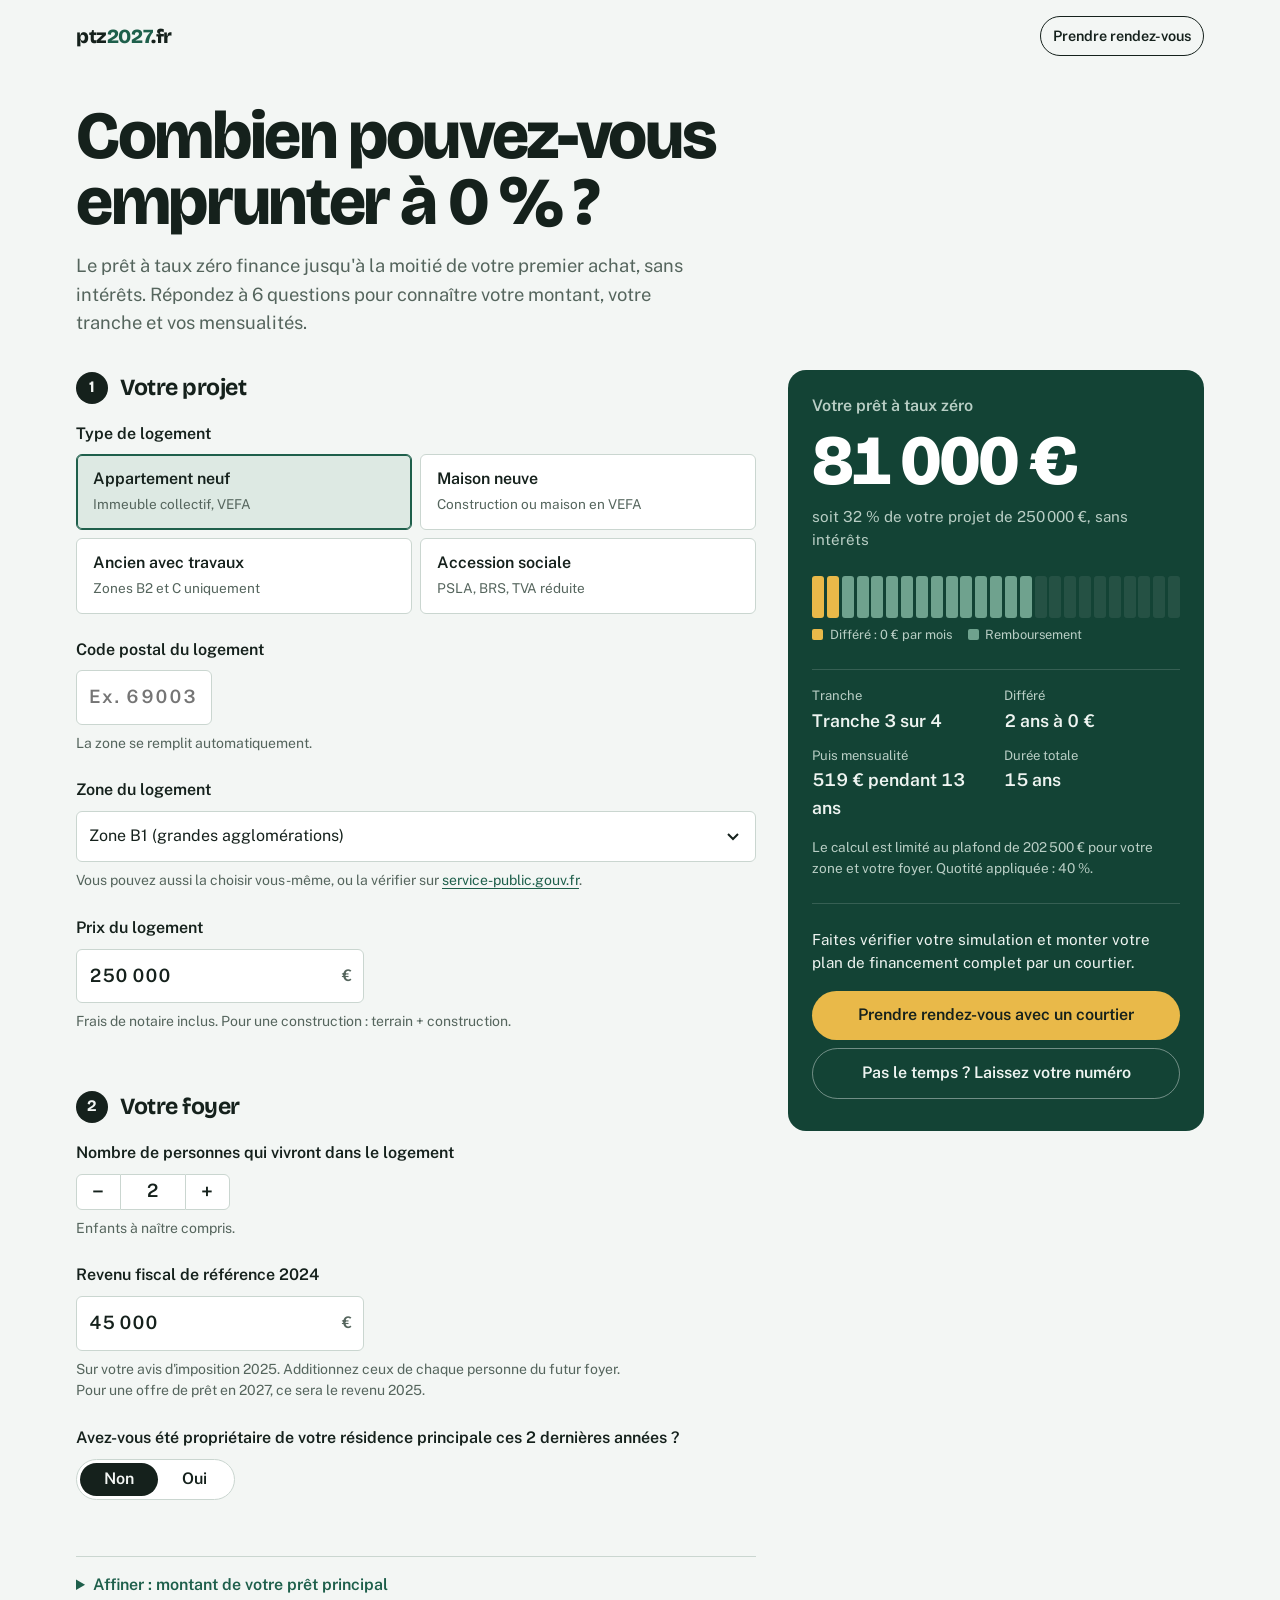
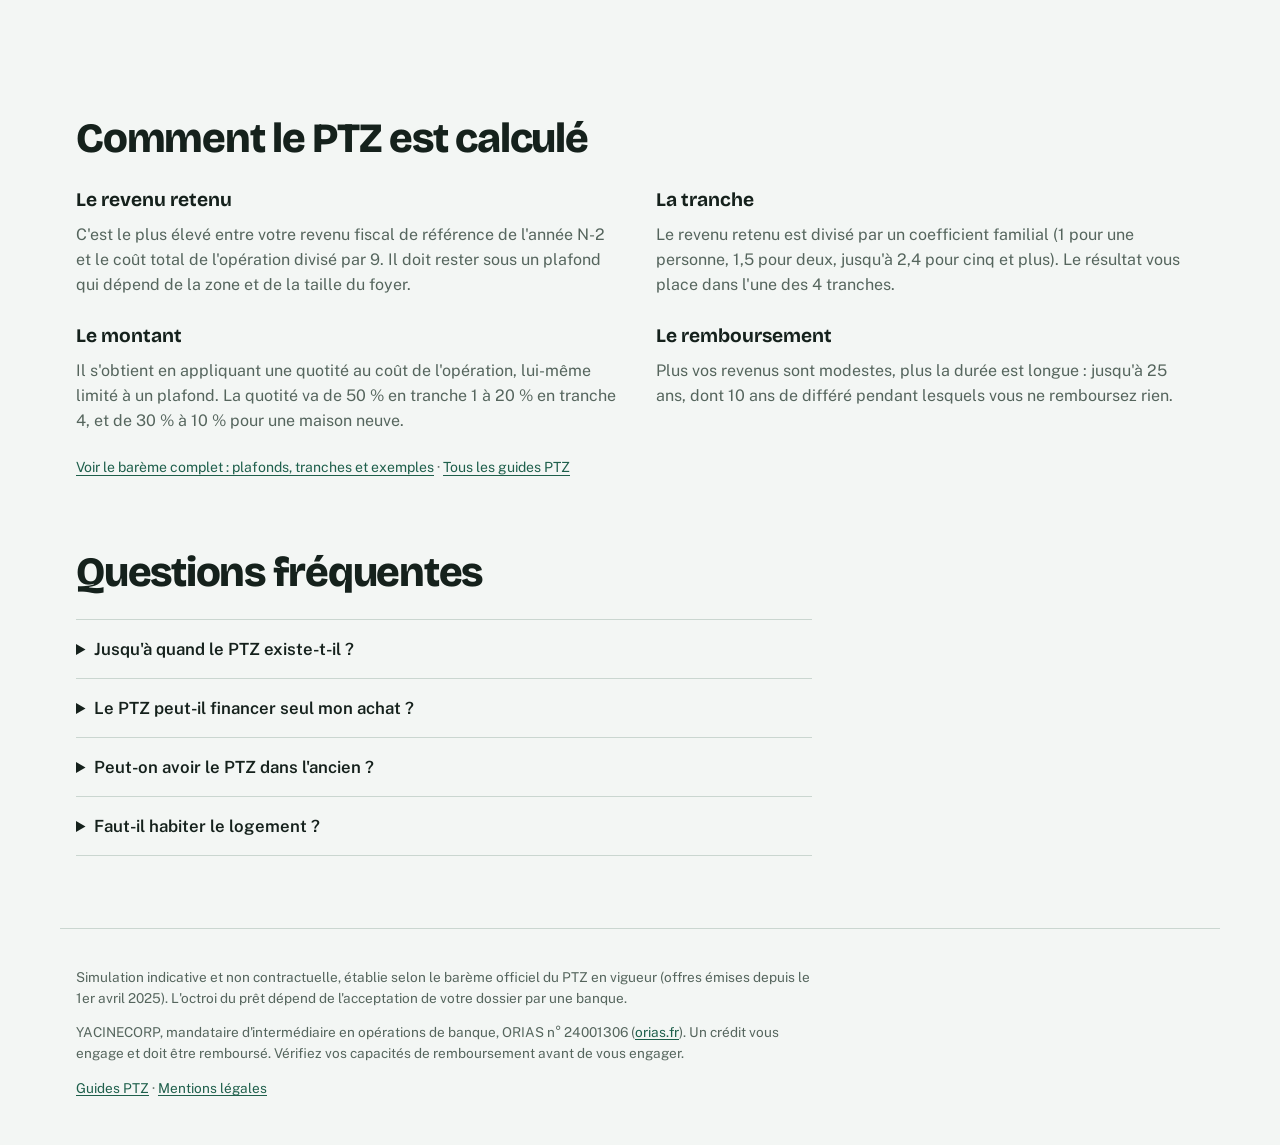
==== commit 88cf5040: "Guides PTZ (2027, plafonds, ancien, maison neuve), sitemap et robots.txt Co-Authored-By: Claude Opus" ====
--- a/index.html
+++ b/index.html
@@ -182,6 +182,7 @@
           <p>Plus vos revenus sont modestes, plus la durée est longue : jusqu'à 25 ans, dont 10 ans de différé pendant lesquels vous ne remboursez rien.</p>
         </div>
       </div>
+      <p class="hint" style="margin-top:1.5rem"><a href="/guides/plafonds-ptz">Voir le barème complet : plafonds, tranches et exemples</a> · <a href="/guides/">Tous les guides PTZ</a></p>
     </section>
 
     <section class="faq">
@@ -208,7 +209,7 @@
   <footer class="site-footer">
     <p>Simulation indicative et non contractuelle, établie selon le barème officiel du PTZ en vigueur (offres émises depuis le 1er avril 2025). L'octroi du prêt dépend de l'acceptation de votre dossier par une banque.</p>
     <p>YACINECORP, mandataire d'intermédiaire en opérations de banque, ORIAS n° 24001306 (<a href="https://www.orias.fr" target="_blank" rel="noopener">orias.fr</a>). Un crédit vous engage et doit être remboursé. Vérifiez vos capacités de remboursement avant de vous engager.</p>
-    <p><a href="mentions-legales.html">Mentions légales</a></p>
+    <p><a href="/guides/">Guides PTZ</a> · <a href="/mentions-legales">Mentions légales</a></p>
   </footer>
 
   <script src="rules.js"></script>
--- a/styles.css
+++ b/styles.css
@@ -360,3 +360,44 @@
 .legal h1 { font-family: var(--display); font-weight: 800; font-size: 2.4rem; letter-spacing: -0.03em; }
 .legal h2 { font-family: var(--display); font-weight: 700; font-size: 1.3rem; margin-top: var(--s6); }
 .todo { background: var(--amber-soft); padding: 0 0.3em; border-radius: 3px; }
+
+/* Guides */
+.article { max-width: 46rem; padding: var(--s5) var(--s4) 0; }
+main.article { margin: 0 auto; }
+.crumbs { font-size: 0.875rem; color: var(--muted); margin: 0 0 var(--s4); }
+.crumbs a { color: var(--muted); }
+.article h1 {
+  font-family: var(--display); font-weight: 800;
+  font-size: clamp(2rem, 5vw, 3.2rem); line-height: 1.02; letter-spacing: -0.03em;
+  margin: 0 0 var(--s4);
+}
+.article h2 {
+  font-family: var(--display); font-weight: 700; font-size: 1.5rem;
+  letter-spacing: -0.02em; margin: var(--s7) 0 var(--s3);
+}
+.article p, .article li { max-width: 40rem; }
+.article ul { padding-left: 1.2rem; }
+.article li { margin-bottom: var(--s2); }
+.table-wrap { overflow-x: auto; margin: var(--s4) 0; border: 1.5px solid var(--line); border-radius: var(--radius-s); background: var(--surface); }
+.table-wrap table { border-collapse: collapse; width: 100%; font-size: 0.92rem; font-variant-numeric: tabular-nums; }
+.table-wrap th, .table-wrap td { padding: var(--s2) var(--s3); text-align: left; white-space: nowrap; border-bottom: 1px solid var(--line); }
+.table-wrap th { background: var(--green-soft); font-weight: 600; }
+.table-wrap tr:last-child td { border-bottom: 0; }
+.article-cta {
+  margin: var(--s7) 0 0; padding: var(--s5);
+  background: var(--green-deep); color: #EEF4F1; border-radius: var(--radius-l);
+}
+.article-cta h2 { margin-top: 0; color: #fff; }
+.article-cta p { color: #B9CEC5; }
+.article-cta .btn { display: inline-block; margin: var(--s2) var(--s2) 0 0; }
+.guide-list a { font-weight: 600; }
+.guide-cards { list-style: none; padding: 0; display: grid; gap: var(--s3); }
+.guide-cards a {
+  display: block; padding: var(--s4) var(--s5); background: var(--surface);
+  border: 1.5px solid var(--line); border-radius: var(--radius-s);
+  text-decoration: none; color: var(--ink);
+}
+.guide-cards a:hover { border-color: var(--green); }
+.guide-cards strong { display: block; font-family: var(--display); font-size: 1.2rem; margin-bottom: var(--s1); }
+.guide-cards span { color: var(--muted); font-size: 0.95rem; }
+.updated { font-size: 0.85rem; color: var(--muted); margin-top: var(--s6); }
